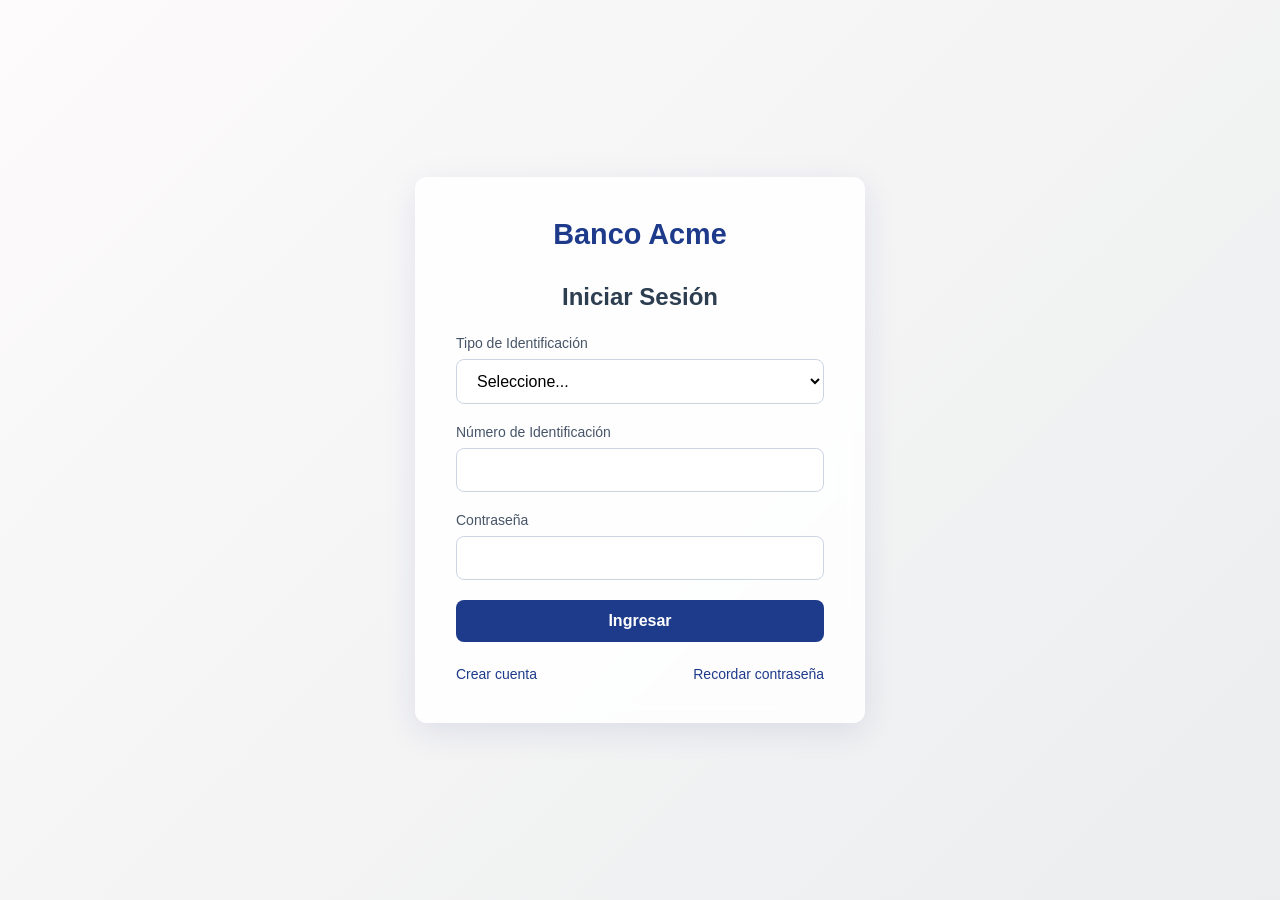
==== index.html @ ca5c556c "Subida del proyecto Banco Acme con interfaces responsivas" ====
<!DOCTYPE html>
<html lang="es">
<head>
    <meta charset="UTF-8">
    <meta name="viewport" content="width=device-width, initial-scale=1.0">
    <title>Banco Acme - Iniciar Sesión</title>
    <link rel="stylesheet" href="css/styles.css">
</head>
<body>
    <div class="container auth-container">
        <div class="auth-card glass-panel">
            <div class="logo">
                <h2>Banco Acme</h2>
            </div>
            <h1>Iniciar Sesión</h1>
            <form id="loginForm">
                <div class="form-group">
                    <label for="docType">Tipo de Identificación</label>
                    <select id="docType" required>
                        <option value="">Seleccione...</option>
                        <option value="CC">Cédula de Ciudadanía</option>
                        <option value="CE">Cédula de Extranjería</option>
                        <option value="NIT">NIT</option>
                    </select>
                </div>
                <div class="form-group">
                    <label for="docNumber">Número de Identificación</label>
                    <input type="text" id="docNumber" required>
                </div>
                <div class="form-group">
                    <label for="password">Contraseña</label>
                    <input type="password" id="password" required>
                </div>
                <button type="submit" class="btn btn-primary btn-block">Ingresar</button>
            </form>
            <div class="auth-links">
                <a href="register.html">Crear cuenta</a>
                <a href="forgot.html">Recordar contraseña</a>
            </div>
        </div>
    </div>
    <div id="toastContainer"></div>
    <script type="module" src="js/auth.js"></script>
</body>
</html>
---- css/styles.css ----
:root {
    --bg-color: #f4f6f9;
    --text-color: #2c3e50;
    --primary-color: #1e3a8a; /* Deep blue */
    --primary-hover: #1e40af;
    --secondary-color: #94a3b8;
    --success-color: #10b981;
    --danger-color: #ef4444;
    --glass-bg: rgba(255, 255, 255, 0.85);
    --glass-border: rgba(255, 255, 255, 0.2);
    --glass-shadow: 0 8px 32px 0 rgba(31, 38, 135, 0.1);
    --font-family: 'Inter', sans-serif;
    --border-radius: 12px;
}

* {
    margin: 0;
    padding: 0;
    box-sizing: border-box;
    font-family: var(--font-family);
}

body {
    background-color: var(--bg-color);
    background-image: linear-gradient(135deg, #fdfbfb 0%, #ebedee 100%);
    color: var(--text-color);
    min-height: 100vh;
}

a {
    color: var(--primary-color);
    text-decoration: none;
    transition: color 0.3s ease;
}

a:hover {
    color: var(--primary-hover);
}

/* Auth Pages */
.auth-container, .register-container {
    display: flex;
    justify-content: center;
    align-items: center;
    min-height: 100vh;
    padding: 2rem;
}

.auth-card {
    width: 100%;
    max-width: 450px;
    padding: 2.5rem;
    animation: fadeIn 0.5s ease-out;
}

.register-container .auth-card {
    max-width: 700px;
}

@keyframes fadeIn {
    from { opacity: 0; transform: translateY(20px); }
    to { opacity: 1; transform: translateY(0); }
}

.glass-panel {
    background: var(--glass-bg);
    backdrop-filter: blur(10px);
    -webkit-backdrop-filter: blur(10px);
    border: 1px solid var(--glass-border);
    border-radius: var(--border-radius);
    box-shadow: var(--glass-shadow);
}

.glass-panel.dark {
    background: linear-gradient(135deg, #1e3a8a, #0f172a);
    color: white;
}

.logo {
    text-align: center;
    margin-bottom: 2rem;
}

.logo h2 {
    color: var(--primary-color);
    font-size: 1.8rem;
    font-weight: 700;
}

.glass-panel.dark .logo h2 {
    color: white;
}

h1 {
    font-size: 1.5rem;
    margin-bottom: 1.5rem;
    text-align: center;
}

h2, h3 { margin-bottom: 1rem; }

.subtitle {
    text-align: center;
    color: #64748b;
    margin-bottom: 1.5rem;
    font-size: 0.9rem;
}

/* Forms */
.form-group {
    margin-bottom: 1.25rem;
}

.form-grid {
    display: grid;
    grid-template-columns: 1fr 1fr;
    gap: 1rem;
}

.full-width {
    grid-column: 1 / -1;
}

@media (max-width: 600px) {
    .form-grid { grid-template-columns: 1fr; }
}

label {
    display: block;
    font-size: 0.875rem;
    font-weight: 500;
    margin-bottom: 0.5rem;
    color: #475569;
}

input, select {
    width: 100%;
    padding: 0.75rem 1rem;
    border: 1px solid #cbd5e1;
    border-radius: 8px;
    font-size: 1rem;
    transition: all 0.3s ease;
    background: rgba(255, 255, 255, 0.9);
}

input:focus, select:focus {
    outline: none;
    border-color: var(--primary-color);
    box-shadow: 0 0 0 3px rgba(30, 58, 138, 0.1);
}

.btn {
    display: inline-block;
    padding: 0.75rem 1.5rem;
    font-size: 1rem;
    font-weight: 600;
    text-align: center;
    border: none;
    border-radius: 8px;
    cursor: pointer;
    transition: all 0.3s ease;
}

.btn-primary {
    background-color: var(--primary-color);
    color: white;
}

.btn-primary:hover {
    background-color: var(--primary-hover);
    transform: translateY(-1px);
}

.btn-secondary {
    background-color: #f1f5f9;
    color: #475569;
}

.btn-secondary:hover {
    background-color: #e2e8f0;
}

.btn-outline {
    background: transparent;
    border: 1px solid var(--primary-color);
    color: var(--primary-color);
}
.btn-outline:hover {
    background: var(--primary-color);
    color: white;
}
.btn-outline.text-danger {
    border-color: var(--danger-color);
    color: var(--danger-color);
}
.btn-outline.text-danger:hover {
    background: var(--danger-color);
    color: white;
}

.btn-block { width: 100%; }

.form-actions {
    margin-top: 1.5rem;
}

.space-between {
    display: flex;
    justify-content: space-between;
    align-items: center;
}

.auth-links {
    margin-top: 1.5rem;
    display: flex;
    justify-content: space-between;
    font-size: 0.875rem;
}

.hidden { display: none !important; }

/* Dashboard layout */
.dashboard-body {
    display: flex;
    height: 100vh;
    overflow: hidden;
}

.sidebar {
    width: 250px;
    height: 100%;
    padding: 2rem 1.5rem;
    display: flex;
    flex-direction: column;
    border-right: 1px solid var(--glass-border);
    border-radius: 0;
    z-index: 10;
}

.nav-links {
    list-style: none;
    margin-top: 2rem;
    flex: 1;
}

.nav-links li { margin-bottom: 0.5rem; }

.nav-links a {
    display: block;
    padding: 0.75rem 1rem;
    border-radius: 8px;
    color: #475569;
    font-weight: 500;
}

.nav-links a:hover, .nav-links a.active {
    background-color: rgba(30, 58, 138, 0.1);
    color: var(--primary-color);
}

.sidebar-footer {
    margin-top: auto;
}

.main-content {
    flex: 1;
    display: flex;
    flex-direction: column;
    overflow: hidden;
}

.topbar {
    height: 70px;
    display: flex;
    justify-content: space-between;
    align-items: center;
    padding: 0 2rem;
    border-bottom: 1px solid var(--glass-border);
    border-radius: 0;
}

.user-info {
    display: flex;
    align-items: center;
    gap: 1rem;
    font-weight: 500;
}

.avatar {
    width: 40px;
    height: 40px;
    border-radius: 50%;
    background-color: var(--primary-color);
    color: white;
    display: flex;
    justify-content: center;
    align-items: center;
    font-weight: bold;
}

.content-area {
    flex: 1;
    padding: 2rem;
    overflow-y: auto;
}

/* Sections */
.view-section {
    display: none;
    animation: fadeIn 0.3s ease-out;
}

.view-section.active {
    display: block;
}

/* Cards */
.cards-grid {
    display: grid;
    grid-template-columns: repeat(auto-fill, minmax(350px, 1fr));
    gap: 1.5rem;
}

.premium-card {
    padding: 2rem;
    border-radius: var(--border-radius);
}

.premium-card h3 {
    font-weight: 400;
    color: #e2e8f0;
    font-size: 1rem;
}

.balance {
    font-size: 2.5rem;
    font-weight: 700;
    margin: 1rem 0;
}

.account-details {
    display: flex;
    justify-content: space-between;
    margin-top: 2rem;
    font-size: 0.875rem;
}

.account-details .label {
    display: block;
    color: #94a3b8;
    margin-bottom: 0.25rem;
}

/* Tables */
.table-responsive {
    overflow-x: auto;
}

.table {
    width: 100%;
    border-collapse: collapse;
}

.table th, .table td {
    padding: 1rem;
    text-align: left;
    border-bottom: 1px solid #e2e8f0;
}

.table th {
    font-weight: 600;
    color: #475569;
}

.type-badge {
    padding: 0.25rem 0.5rem;
    border-radius: 4px;
    font-size: 0.75rem;
    font-weight: 600;
}

.type-consignacion { background: #dcfce7; color: #166534; }
.type-retiro { background: #fee2e2; color: #991b1b; }

.val-positive { color: #10b981; font-weight: 600; }
.val-negative { color: #ef4444; font-weight: 600; }

/* Utilities */
.p-4 { padding: 1.5rem; }
.my-4 { margin-top: 1.5rem; margin-bottom: 1.5rem; }
.mt-2 { margin-top: 0.5rem; }
.mt-4 { margin-top: 1.5rem; }
.mt-5 { margin-top: 3rem; }
.mb-2 { margin-bottom: 0.5rem; }
.mb-4 { margin-bottom: 1.5rem; }
.text-center { text-align: center; }
.text-primary { color: var(--primary-color) !important; }
.flex-between { display: flex; justify-content: space-between; align-items: center; }
.max-w-md { max-width: 28rem; }
.max-w-lg { max-width: 42rem; }
.mx-auto { margin-left: auto; margin-right: auto; }
.w-100 { width: 100%; }

.user-summary-box {
    background: #f8fafc;
    border: 1px solid #e2e8f0;
    padding: 1.25rem;
    border-radius: 8px;
}

/* Certificate */
.certificate-box {
    border: 2px solid #cbd5e1;
    padding: 3rem;
    background: white;
}

.cert-header { text-align: center; border-bottom: 2px solid #e2e8f0; padding-bottom: 1.5rem; }
.cert-logo { color: var(--primary-color); font-size: 2rem; font-weight: bold; }
.cert-body p { margin-bottom: 0.5rem; line-height: 1.6; }

/* Toast Notifications */
#toastContainer {
    position: fixed;
    top: 20px;
    right: 20px;
    z-index: 9999;
    display: flex;
    flex-direction: column;
    gap: 10px;
}

.toast {
    background: white;
    color: #333;
    padding: 1rem 1.5rem;
    border-radius: 8px;
    box-shadow: 0 4px 12px rgba(0,0,0,0.15);
    border-left: 4px solid var(--primary-color);
    animation: slideIn 0.3s ease forwards;
    min-width: 250px;
    font-weight: 500;
}

.toast.error { border-left-color: var(--danger-color); }
.toast.success { border-left-color: var(--success-color); }

@keyframes slideIn {
    from { transform: translateX(100%); opacity: 0; }
    to { transform: translateX(0); opacity: 1; }
}

@keyframes slideOut {
    from { transform: translateX(0); opacity: 1; }
    to { transform: translateX(100%); opacity: 0; }
}

/* Modal */
.modal {
    display: none;
    position: fixed;
    z-index: 1000;
    left: 0;
    top: 0;
    width: 100%;
    height: 100%;
    background-color: rgba(0,0,0,0.5);
    align-items: center;
    justify-content: center;
    animation: fadeIn 0.3s ease;
}

.modal.active { display: flex; }

.modal-content {
    background: white;
    padding: 2rem;
    border-radius: 12px;
    width: 90%;
    max-width: 400px;
    position: relative;
}

.close-modal {
    position: absolute;
    top: 1rem;
    right: 1.5rem;
    font-size: 1.5rem;
    cursor: pointer;
    color: #64748b;
}

/* Print Styles */
@media print {
    body * {
        visibility: hidden;
    }
    .printable, .printable * {
        visibility: visible;
    }
    .printable {
        position: absolute;
        left: 0;
        top: 0;
        width: 100%;
        box-shadow: none !important;
        border: none !important;
    }
    .hide-on-print {
        display: none !important;
    }
    .sidebar { display: none; }
    .topbar { display: none; }
    .dashboard-body { display: block; overflow: visible; height: auto; }
}

@media (max-width: 768px) {
    .dashboard-body { flex-direction: column; height: auto; min-height: 100vh; overflow: visible; }
    .sidebar { width: 100%; height: auto; padding: 1rem; border-right: none; border-bottom: 1px solid var(--glass-border); align-items: center; }
    .nav-links { display: flex; flex-wrap: wrap; justify-content: center; margin-top: 1rem; gap: 0.5rem; width: 100%; }
    .nav-links li { margin-bottom: 0; flex: 1 1 45%; min-width: 120px; }
    .nav-links a { text-align: center; font-size: 0.9rem; padding: 0.6rem; }
    .sidebar-footer { margin-top: 1rem; width: 100%; max-width: 300px; margin-left: auto; margin-right: auto; }
    .main-content { overflow: visible; flex: 1; }
    .topbar { flex-direction: column; height: auto; padding: 1rem; gap: 1rem; text-align: center; }
    .user-info { justify-content: center; width: 100%; }
    .content-area { padding: 1rem; }
    .cards-grid { grid-template-columns: 1fr; }
    .account-details { flex-direction: column; gap: 1rem; align-items: flex-start; }
    .flex-between { flex-direction: column; gap: 1rem; align-items: center; text-align: center; }
    .certificate-box { padding: 1.5rem; }
    .cert-logo { font-size: 1.5rem; }
    .balance { font-size: 2rem; }
}
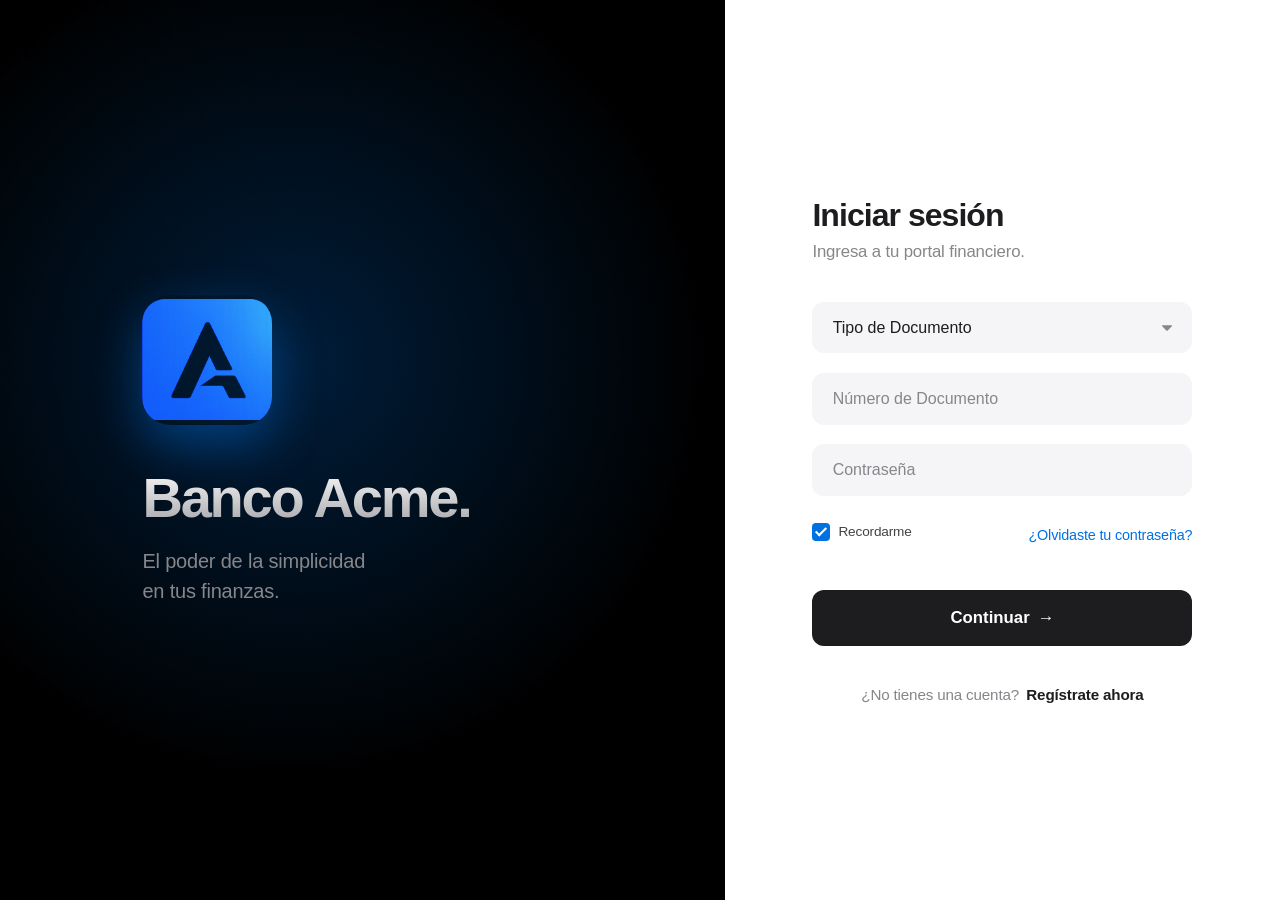
==== commit 9b8968dd: "Refine visual identity and integrate logo across all pages" ====
--- a/index.html
+++ b/index.html
@@ -5,37 +5,49 @@
     <meta name="viewport" content="width=device-width, initial-scale=1.0">
     <title>Banco Acme - Iniciar Sesión</title>
     <link rel="stylesheet" href="css/styles.css">
+    <link href="https://fonts.googleapis.com/css2?family=Inter:wght@300;400;500;600;700&display=swap" rel="stylesheet">
 </head>
-<body>
-    <div class="container auth-container">
-        <div class="auth-card glass-panel">
-            <div class="logo">
-                <h2>Banco Acme</h2>
+<body class="split-layout">
+    <div class="split-left">
+        <div class="brand">
+            <img src="img/ChatGPT Image 10 abr 2026, 08_13_43 a.m..png" alt="Banco Acme Logo" class="logo-img">
+            <h1>Banco Acme.</h1>
+            <p>El poder de la simplicidad<br>en tus finanzas.</p>
+        </div>
+    </div>
+    <div class="split-right">
+        <div class="auth-wrapper">
+            <div class="auth-header">
+                <h2>Iniciar sesión</h2>
+                <p class="text-muted">Ingresa a tu portal financiero.</p>
             </div>
-            <h1>Iniciar Sesión</h1>
-            <form id="loginForm">
-                <div class="form-group">
-                    <label for="docType">Tipo de Identificación</label>
+            <form id="loginForm" class="minimal-form">
+                <div class="input-modern">
                     <select id="docType" required>
-                        <option value="">Seleccione...</option>
+                        <option value="" disabled selected>Tipo de Documento</option>
                         <option value="CC">Cédula de Ciudadanía</option>
                         <option value="CE">Cédula de Extranjería</option>
-                        <option value="NIT">NIT</option>
+                        <option value="NIT">Identidad Tributaria</option>
                     </select>
                 </div>
-                <div class="form-group">
-                    <label for="docNumber">Número de Identificación</label>
-                    <input type="text" id="docNumber" required>
+                <div class="input-modern">
+                    <input type="text" id="docNumber" placeholder="Número de Documento" required>
                 </div>
-                <div class="form-group">
-                    <label for="password">Contraseña</label>
-                    <input type="password" id="password" required>
+                <div class="input-modern">
+                    <input type="password" id="password" placeholder="Contraseña" required>
                 </div>
-                <button type="submit" class="btn btn-primary btn-block">Ingresar</button>
+                <div class="form-options">
+                    <label class="checkbox-container">
+                        <input type="checkbox" checked="checked">
+                        <span class="checkmark"></span>
+                        Recordarme
+                    </label>
+                    <a href="forgot.html" class="forgot-link">¿Olvidaste tu contraseña?</a>
+                </div>
+                <button type="submit" class="btn-premium">Continuar <span class="arrow">→</span></button>
             </form>
-            <div class="auth-links">
-                <a href="register.html">Crear cuenta</a>
-                <a href="forgot.html">Recordar contraseña</a>
+            <div class="auth-footer-modern">
+                <p>¿No tienes una cuenta? <a href="register.html">Regístrate ahora</a></p>
             </div>
         </div>
     </div>
--- a/css/styles.css
+++ b/css/styles.css
@@ -1,16 +1,19 @@
 :root {
-    --bg-color: #f4f6f9;
-    --text-color: #2c3e50;
-    --primary-color: #1e3a8a; /* Deep blue */
-    --primary-hover: #1e40af;
-    --secondary-color: #94a3b8;
-    --success-color: #10b981;
-    --danger-color: #ef4444;
-    --glass-bg: rgba(255, 255, 255, 0.85);
-    --glass-border: rgba(255, 255, 255, 0.2);
-    --glass-shadow: 0 8px 32px 0 rgba(31, 38, 135, 0.1);
-    --font-family: 'Inter', sans-serif;
-    --border-radius: 12px;
+    --bg-color: #f5f5f7;
+    --card-bg: #ffffff;
+    --text-color: #1d1d1f;
+    --text-muted: #86868b;
+    --primary-color: #0071e3; /* Azul Apple */
+    --primary-hover: #0077ed;
+    --secondary-color: #e8e8ed;
+    --secondary-hover: #d2d2d7;
+    --success-color: #34c759;
+    --danger-color: #ff3b30;
+    --border-color: #d2d2d7;
+    --font-family: -apple-system, BlinkMacSystemFont, "SF Pro Text", "Segoe UI", Roboto, Helvetica, Arial, sans-serif;
+    --border-radius: 18px; /* Bordes suaves estilo Apple */
+    --input-radius: 12px;
+    --shadow-subtle: 0 4px 24px rgba(0, 0, 0, 0.04);
 }
 
 * {
@@ -22,22 +25,37 @@
 
 body {
     background-color: var(--bg-color);
-    background-image: linear-gradient(135deg, #fdfbfb 0%, #ebedee 100%);
     color: var(--text-color);
     min-height: 100vh;
+    font-weight: 400;
+    -webkit-font-smoothing: antialiased; /* Suavizar fuentes */
+    letter-spacing: -0.01em;
 }
 
 a {
     color: var(--primary-color);
     text-decoration: none;
-    transition: color 0.3s ease;
+    transition: opacity 0.2s ease;
 }
 
 a:hover {
-    color: var(--primary-hover);
-}
-
-/* Auth Pages */
+    opacity: 0.8;
+}
+
+/* Clases genéricas (Mantenidas por compatibilidad html) */
+.glass-panel {
+    background: var(--card-bg);
+    border: none;
+    border-radius: var(--border-radius);
+    box-shadow: var(--shadow-subtle);
+}
+
+.glass-panel.dark {
+    background: #1d1d1f; /* Tarjeta principal oscura estilo Apple Pay */
+    color: #f5f5f7;
+}
+
+/* Páginas de Login, Registro y Recuperación */
 .auth-container, .register-container {
     display: flex;
     justify-content: center;
@@ -48,65 +66,56 @@
 
 .auth-card {
     width: 100%;
-    max-width: 450px;
-    padding: 2.5rem;
-    animation: fadeIn 0.5s ease-out;
+    max-width: 420px;
+    padding: 3rem;
+    background: #fff;
+    border-radius: 20px;
+    box-shadow: 0 10px 40px rgba(0, 0, 0, 0.06);
+    animation: fadeIn 0.4s ease-out;
 }
 
 .register-container .auth-card {
-    max-width: 700px;
+    max-width: 550px;
 }
 
 @keyframes fadeIn {
-    from { opacity: 0; transform: translateY(20px); }
-    to { opacity: 1; transform: translateY(0); }
-}
-
-.glass-panel {
-    background: var(--glass-bg);
-    backdrop-filter: blur(10px);
-    -webkit-backdrop-filter: blur(10px);
-    border: 1px solid var(--glass-border);
-    border-radius: var(--border-radius);
-    box-shadow: var(--glass-shadow);
-}
-
-.glass-panel.dark {
-    background: linear-gradient(135deg, #1e3a8a, #0f172a);
-    color: white;
+    from { opacity: 0; transform: translateY(15px) scale(0.98); }
+    to { opacity: 1; transform: translateY(0) scale(1); }
 }
 
 .logo {
     text-align: center;
-    margin-bottom: 2rem;
+    margin-bottom: 2.5rem;
 }
 
 .logo h2 {
-    color: var(--primary-color);
+    color: var(--text-color);
     font-size: 1.8rem;
     font-weight: 700;
-}
-
-.glass-panel.dark .logo h2 {
-    color: white;
+    letter-spacing: -0.03em;
 }
 
 h1 {
-    font-size: 1.5rem;
-    margin-bottom: 1.5rem;
+    font-size: 1.6rem;
+    font-weight: 600;
+    margin-bottom: 1.8rem;
     text-align: center;
-}
-
-h2, h3 { margin-bottom: 1rem; }
+    letter-spacing: -0.02em;
+}
+
+h2, h3 { 
+    margin-bottom: 1rem; 
+    font-weight: 600;
+}
 
 .subtitle {
     text-align: center;
-    color: #64748b;
+    color: var(--text-muted);
     margin-bottom: 1.5rem;
-    font-size: 0.9rem;
-}
-
-/* Forms */
+    font-size: 0.95rem;
+}
+
+/* Inputs y Formulario */
 .form-group {
     margin-bottom: 1.25rem;
 }
@@ -114,7 +123,7 @@
 .form-grid {
     display: grid;
     grid-template-columns: 1fr 1fr;
-    gap: 1rem;
+    gap: 1.25rem;
 }
 
 .full-width {
@@ -127,38 +136,40 @@
 
 label {
     display: block;
-    font-size: 0.875rem;
+    font-size: 0.85rem;
     font-weight: 500;
-    margin-bottom: 0.5rem;
-    color: #475569;
+    margin-bottom: 0.4rem;
+    color: #424245;
 }
 
 input, select {
     width: 100%;
-    padding: 0.75rem 1rem;
-    border: 1px solid #cbd5e1;
-    border-radius: 8px;
+    padding: 0.85rem 1rem;
+    border: 1px solid var(--border-color);
+    border-radius: var(--input-radius);
     font-size: 1rem;
-    transition: all 0.3s ease;
-    background: rgba(255, 255, 255, 0.9);
+    transition: all 0.2s ease;
+    background: #ffffff;
+    color: var(--text-color);
 }
 
 input:focus, select:focus {
     outline: none;
     border-color: var(--primary-color);
-    box-shadow: 0 0 0 3px rgba(30, 58, 138, 0.1);
-}
-
+    box-shadow: 0 0 0 4px rgba(0, 113, 227, 0.15); /* Halillo sutil azulito */
+}
+
+/* Botones al estilo Apple */
 .btn {
     display: inline-block;
-    padding: 0.75rem 1.5rem;
+    padding: 0.85rem 1.5rem;
     font-size: 1rem;
-    font-weight: 600;
+    font-weight: 500;
     text-align: center;
     border: none;
-    border-radius: 8px;
+    border-radius: 980px; /* Bordes totalmente redondeados estilo píldora */
     cursor: pointer;
-    transition: all 0.3s ease;
+    transition: all 0.2s ease;
 }
 
 .btn-primary {
@@ -168,16 +179,15 @@
 
 .btn-primary:hover {
     background-color: var(--primary-hover);
-    transform: translateY(-1px);
 }
 
 .btn-secondary {
-    background-color: #f1f5f9;
-    color: #475569;
+    background-color: var(--secondary-color);
+    color: var(--text-color);
 }
 
 .btn-secondary:hover {
-    background-color: #e2e8f0;
+    background-color: var(--secondary-hover);
 }
 
 .btn-outline {
@@ -186,22 +196,22 @@
     color: var(--primary-color);
 }
 .btn-outline:hover {
-    background: var(--primary-color);
-    color: white;
-}
+    background: rgba(0, 113, 227, 0.05); /* Efecto de toque sin fondo azul sólido */
+}
+
 .btn-outline.text-danger {
     border-color: var(--danger-color);
     color: var(--danger-color);
 }
 .btn-outline.text-danger:hover {
-    background: var(--danger-color);
-    color: white;
+    background: rgba(255, 59, 48, 0.05);
+    color: var(--danger-color);
 }
 
 .btn-block { width: 100%; }
 
 .form-actions {
-    margin-top: 1.5rem;
+    margin-top: 2rem;
 }
 
 .space-between {
@@ -214,27 +224,33 @@
     margin-top: 1.5rem;
     display: flex;
     justify-content: space-between;
-    font-size: 0.875rem;
+    font-size: 0.9rem;
 }
 
 .hidden { display: none !important; }
 
-/* Dashboard layout */
+/* Dashboard - Layout minimalista */
 .dashboard-body {
     display: flex;
     height: 100vh;
     overflow: hidden;
+    background-color: #ffffff; /* Dashboard completamente blanco por defecto o gris suave */
 }
 
 .sidebar {
-    width: 250px;
+    width: 260px;
     height: 100%;
-    padding: 2rem 1.5rem;
+    padding: 2rem 1rem;
+    background: #f5f5f7; /* Gris sutil MacOS sidebar */
     display: flex;
     flex-direction: column;
-    border-right: 1px solid var(--glass-border);
+    border-right: 1px solid var(--border-color);
     border-radius: 0;
     z-index: 10;
+}
+
+.sidebar .logo h2 {
+    font-size: 1.4rem;
 }
 
 .nav-links {
@@ -243,23 +259,30 @@
     flex: 1;
 }
 
-.nav-links li { margin-bottom: 0.5rem; }
+.nav-links li { margin-bottom: 0.2rem; }
 
 .nav-links a {
     display: block;
-    padding: 0.75rem 1rem;
+    padding: 0.6rem 1rem;
     border-radius: 8px;
-    color: #475569;
+    color: #424245;
     font-weight: 500;
-}
-
-.nav-links a:hover, .nav-links a.active {
-    background-color: rgba(30, 58, 138, 0.1);
-    color: var(--primary-color);
+    font-size: 0.95rem;
+}
+
+.nav-links a:hover {
+    background-color: rgba(0, 0, 0, 0.04);
+}
+
+.nav-links a.active {
+    background-color: var(--secondary-color);
+    color: var(--text-color);
+    font-weight: 600;
 }
 
 .sidebar-footer {
     margin-top: auto;
+    padding-top: 1rem;
 }
 
 .main-content {
@@ -267,6 +290,7 @@
     display: flex;
     flex-direction: column;
     overflow: hidden;
+    background: #ffffff;
 }
 
 .topbar {
@@ -274,9 +298,20 @@
     display: flex;
     justify-content: space-between;
     align-items: center;
-    padding: 0 2rem;
-    border-bottom: 1px solid var(--glass-border);
+    padding: 0 3rem;
+    background: rgba(255, 255, 255, 0.85);
+    backdrop-filter: blur(20px);
+    -webkit-backdrop-filter: blur(20px);
+    border-bottom: 1px solid var(--border-color);
+    box-shadow: none;
     border-radius: 0;
+    z-index: 5;
+}
+
+.topbar h1 {
+    font-size: 1.3rem;
+    margin-bottom: 0;
+    color: var(--text-color);
 }
 
 .user-info {
@@ -284,24 +319,26 @@
     align-items: center;
     gap: 1rem;
     font-weight: 500;
+    font-size: 0.9rem;
 }
 
 .avatar {
-    width: 40px;
-    height: 40px;
+    width: 36px;
+    height: 36px;
     border-radius: 50%;
-    background-color: var(--primary-color);
+    background: linear-gradient(135deg, #a2a2a7, #86868b);
     color: white;
     display: flex;
     justify-content: center;
     align-items: center;
-    font-weight: bold;
+    font-weight: 500;
 }
 
 .content-area {
     flex: 1;
-    padding: 2rem;
+    padding: 3rem;
     overflow-y: auto;
+    background: #f5f5f7; /* Contenido interior gris sutil para que destaquen las áreas blancas */
 }
 
 /* Sections */
@@ -309,52 +346,66 @@
     display: none;
     animation: fadeIn 0.3s ease-out;
 }
-
-.view-section.active {
-    display: block;
-}
-
-/* Cards */
+.view-section.active { display: block; }
+
+/* Dashboard Cards (Tarjetas Apple) */
 .cards-grid {
     display: grid;
-    grid-template-columns: repeat(auto-fill, minmax(350px, 1fr));
+    grid-template-columns: repeat(auto-fill, minmax(360px, 1fr));
     gap: 1.5rem;
 }
 
 .premium-card {
-    padding: 2rem;
-    border-radius: var(--border-radius);
+    padding: 2.5rem;
+    border-radius: 24px;
+}
+
+.glass-panel.dark {
+    background: transparent;
+    background-image: radial-gradient(100% 100% at 0% 0%, #303032 0%, #1d1d1f 100%);
+    box-shadow: 0 15px 35px rgba(0,0,0,0.15);
 }
 
 .premium-card h3 {
-    font-weight: 400;
-    color: #e2e8f0;
+    font-weight: 500;
+    color: #a1a1a6; /* Gris texto Apple oscuro */
     font-size: 1rem;
+    letter-spacing: 0;
 }
 
 .balance {
-    font-size: 2.5rem;
-    font-weight: 700;
+    font-size: 3rem;
+    font-weight: 600;
     margin: 1rem 0;
+    letter-spacing: -0.04em;
+    color: #fff;
 }
 
 .account-details {
     display: flex;
     justify-content: space-between;
-    margin-top: 2rem;
-    font-size: 0.875rem;
+    margin-top: 2.5rem;
+    font-size: 0.85rem;
 }
 
 .account-details .label {
     display: block;
-    color: #94a3b8;
-    margin-bottom: 0.25rem;
-}
+    color: #a1a1a6;
+    margin-bottom: 0.3rem;
+    text-transform: uppercase;
+    font-size: 0.75rem;
+    letter-spacing: 0.05em;
+    font-weight: 600;
+}
+
+.account-details .value { font-weight: 500; }
+
+/* Utilities Re-stylized */
+.p-4 { padding: 2rem; background: #fff; border-radius: 20px; box-shadow: var(--shadow-subtle); }
+.user-summary-box { background: #f5f5f7; border: none; padding: 1.25rem; border-radius: 12px; }
 
 /* Tables */
-.table-responsive {
-    overflow-x: auto;
-}
+.table-responsive { overflow-x: auto; }
 
 .table {
     width: 100%;
@@ -362,68 +413,52 @@
 }
 
 .table th, .table td {
-    padding: 1rem;
+    padding: 1.2rem 1rem;
     text-align: left;
-    border-bottom: 1px solid #e2e8f0;
+    border-bottom: 1px solid var(--border-color);
+    font-size: 0.95rem;
 }
 
 .table th {
     font-weight: 600;
-    color: #475569;
+    color: var(--text-muted);
+    border-bottom: 2px solid var(--border-color);
 }
 
 .type-badge {
-    padding: 0.25rem 0.5rem;
-    border-radius: 4px;
+    padding: 0.4rem 0.8rem;
+    border-radius: 980px;
     font-size: 0.75rem;
     font-weight: 600;
-}
-
-.type-consignacion { background: #dcfce7; color: #166534; }
-.type-retiro { background: #fee2e2; color: #991b1b; }
-
-.val-positive { color: #10b981; font-weight: 600; }
-.val-negative { color: #ef4444; font-weight: 600; }
-
-/* Utilities */
-.p-4 { padding: 1.5rem; }
-.my-4 { margin-top: 1.5rem; margin-bottom: 1.5rem; }
-.mt-2 { margin-top: 0.5rem; }
-.mt-4 { margin-top: 1.5rem; }
-.mt-5 { margin-top: 3rem; }
-.mb-2 { margin-bottom: 0.5rem; }
-.mb-4 { margin-bottom: 1.5rem; }
-.text-center { text-align: center; }
-.text-primary { color: var(--primary-color) !important; }
-.flex-between { display: flex; justify-content: space-between; align-items: center; }
-.max-w-md { max-width: 28rem; }
-.max-w-lg { max-width: 42rem; }
-.mx-auto { margin-left: auto; margin-right: auto; }
-.w-100 { width: 100%; }
-
-.user-summary-box {
-    background: #f8fafc;
-    border: 1px solid #e2e8f0;
-    padding: 1.25rem;
-    border-radius: 8px;
-}
-
-/* Certificate */
+    letter-spacing: 0.02em;
+}
+
+.type-consignacion { background: rgba(52, 199, 89, 0.1); color: #248a3d; }
+.type-retiro { background: rgba(255, 59, 48, 0.1); color: #c42b22; }
+
+.val-positive { color: #34c759; font-weight: 500; }
+.val-negative { color: var(--text-color); font-weight: 500; }
+
+/* Certificados y Textos */
 .certificate-box {
-    border: 2px solid #cbd5e1;
-    padding: 3rem;
+    border: none;
+    border-radius: 20px;
+    box-shadow: 0 4px 30px rgba(0,0,0,0.06);
+    padding: 4rem;
     background: white;
 }
 
-.cert-header { text-align: center; border-bottom: 2px solid #e2e8f0; padding-bottom: 1.5rem; }
-.cert-logo { color: var(--primary-color); font-size: 2rem; font-weight: bold; }
-.cert-body p { margin-bottom: 0.5rem; line-height: 1.6; }
-
-/* Toast Notifications */
+.cert-header { text-align: center; border-bottom: 1px solid var(--border-color); padding-bottom: 1.5rem; }
+.cert-logo { color: var(--text-color); font-size: 2rem; font-weight: 700; letter-spacing: -0.03em; }
+.cert-body p { margin-bottom: 0.8rem; line-height: 1.6; color: #424245; }
+.cert-body h3 { font-weight: 600; font-size: 1.2rem; margin-bottom: 2rem; }
+
+/* Toast Notifications - Más limpios */
 #toastContainer {
     position: fixed;
     top: 20px;
-    right: 20px;
+    left: 50%;
+    transform: translateX(-50%);
     z-index: 9999;
     display: flex;
     flex-direction: column;
@@ -431,31 +466,35 @@
 }
 
 .toast {
-    background: white;
-    color: #333;
-    padding: 1rem 1.5rem;
-    border-radius: 8px;
-    box-shadow: 0 4px 12px rgba(0,0,0,0.15);
-    border-left: 4px solid var(--primary-color);
-    animation: slideIn 0.3s ease forwards;
-    min-width: 250px;
+    background: rgba(29, 29, 31, 0.85);
+    backdrop-filter: blur(20px);
+    -webkit-backdrop-filter: blur(20px);
+    color: #f5f5f7;
+    padding: 0.8rem 1.5rem;
+    border-radius: 980px;
+    box-shadow: 0 10px 30px rgba(0,0,0,0.15);
+    border-left: none; /* Quitamos borde de color */
+    animation: slideDown 0.4s cubic-bezier(0.16, 1, 0.3, 1) forwards;
+    min-width: max-content;
+    font-size: 0.9rem;
     font-weight: 500;
-}
-
-.toast.error { border-left-color: var(--danger-color); }
-.toast.success { border-left-color: var(--success-color); }
-
-@keyframes slideIn {
-    from { transform: translateX(100%); opacity: 0; }
-    to { transform: translateX(0); opacity: 1; }
+    text-align: center;
+}
+
+.toast.error { background: rgba(255, 59, 48, 0.9); }
+.toast.success { background: rgba(52, 199, 89, 0.9); }
+
+@keyframes slideDown {
+    from { transform: translateY(-100%); opacity: 0; }
+    to { transform: translateY(0); opacity: 1; }
 }
 
 @keyframes slideOut {
-    from { transform: translateX(0); opacity: 1; }
-    to { transform: translateX(100%); opacity: 0; }
-}
-
-/* Modal */
+    from { transform: translateY(0); opacity: 1; }
+    to { transform: translateY(-100%); opacity: 0; }
+}
+
+/* Modal UI Apple */
 .modal {
     display: none;
     position: fixed;
@@ -464,7 +503,9 @@
     top: 0;
     width: 100%;
     height: 100%;
-    background-color: rgba(0,0,0,0.5);
+    background-color: rgba(0,0,0,0.4);
+    backdrop-filter: blur(5px);
+    -webkit-backdrop-filter: blur(5px);
     align-items: center;
     justify-content: center;
     animation: fadeIn 0.3s ease;
@@ -473,62 +514,1284 @@
 .modal.active { display: flex; }
 
 .modal-content {
-    background: white;
-    padding: 2rem;
-    border-radius: 12px;
+    background: #f5f5f7;
+    padding: 0;
+    border-radius: 20px;
     width: 90%;
     max-width: 400px;
     position: relative;
+    box-shadow: 0 20px 60px rgba(0,0,0,0.2);
+    overflow: hidden;
 }
 
 .close-modal {
     position: absolute;
     top: 1rem;
     right: 1.5rem;
-    font-size: 1.5rem;
+    font-size: 2rem;
+    font-weight: 300;
     cursor: pointer;
-    color: #64748b;
-}
-
-/* Print Styles */
+    color: #86868b;
+    line-height: 1;
+    z-index: 100;
+}
+
+#printVoucherArea {
+    background: #fff;
+    margin: 1rem;
+    border-radius: 14px;
+    padding: 2rem !important;
+}
+
+/* Modificadores extra nativos Apple */
+.text-center { text-align: center; }
+.text-primary { color: var(--primary-color) !important; }
+.flex-between { display: flex; justify-content: space-between; align-items: center; }
+.max-w-md { max-width: 28rem; }
+.max-w-lg { max-width: 42rem; }
+.mx-auto { margin-left: auto; margin-right: auto; }
+.w-100 { width: 100%; }
+
+/* Resoluciones de responsividad */
 @media print {
-    body * {
-        visibility: hidden;
-    }
-    .printable, .printable * {
-        visibility: visible;
-    }
-    .printable {
-        position: absolute;
-        left: 0;
-        top: 0;
-        width: 100%;
-        box-shadow: none !important;
-        border: none !important;
-    }
-    .hide-on-print {
-        display: none !important;
-    }
+    body * { visibility: hidden; }
+    .printable, .printable * { visibility: visible; }
+    .printable { position: absolute; left: 0; top: 0; width: 100%; box-shadow: none !important; border: none !important; }
+    .hide-on-print { display: none !important; }
     .sidebar { display: none; }
     .topbar { display: none; }
-    .dashboard-body { display: block; overflow: visible; height: auto; }
+    .dashboard-body { display: block; overflow: visible; height: auto; background: white; }
+    .content-area { padding: 0; background: white; }
+    .glass-panel { border-radius: 0; background: white; }
 }
 
 @media (max-width: 768px) {
-    .dashboard-body { flex-direction: column; height: auto; min-height: 100vh; overflow: visible; }
-    .sidebar { width: 100%; height: auto; padding: 1rem; border-right: none; border-bottom: 1px solid var(--glass-border); align-items: center; }
-    .nav-links { display: flex; flex-wrap: wrap; justify-content: center; margin-top: 1rem; gap: 0.5rem; width: 100%; }
+    .dashboard-body { flex-direction: column; overflow: visible; height: auto; min-height: 100vh; }
+    
+    .sidebar { width: 100%; height: auto; padding: 1.5rem 1rem; border-right: none; border-bottom: 1px solid var(--border-color); align-items: center; }
+    .nav-links { display: flex; flex-wrap: wrap; justify-content: center; margin-top: 1.5rem; gap: 0.5rem; width: 100%; }
     .nav-links li { margin-bottom: 0; flex: 1 1 45%; min-width: 120px; }
-    .nav-links a { text-align: center; font-size: 0.9rem; padding: 0.6rem; }
-    .sidebar-footer { margin-top: 1rem; width: 100%; max-width: 300px; margin-left: auto; margin-right: auto; }
+    .nav-links a { text-align: center; padding: 0.8rem; background: #fff; border: 1px solid var(--border-color); }
+    .nav-links a.active { background: var(--text-color); color: #fff; border-color: var(--text-color); }
+    .sidebar-footer { margin-top: 1.5rem; width: 100%; max-width: 300px; }
+    
     .main-content { overflow: visible; flex: 1; }
-    .topbar { flex-direction: column; height: auto; padding: 1rem; gap: 1rem; text-align: center; }
+    .topbar { flex-direction: column; height: auto; padding: 1.5rem; gap: 1rem; text-align: center; border-radius: 0; justify-content: center;}
     .user-info { justify-content: center; width: 100%; }
+    
     .content-area { padding: 1rem; }
     .cards-grid { grid-template-columns: 1fr; }
     .account-details { flex-direction: column; gap: 1rem; align-items: flex-start; }
-    .flex-between { flex-direction: column; gap: 1rem; align-items: center; text-align: center; }
+    .flex-between { flex-direction: column; gap: 1.5rem; align-items: center; text-align: center; }
     .certificate-box { padding: 1.5rem; }
-    .cert-logo { font-size: 1.5rem; }
-    .balance { font-size: 2rem; }
-}
+    .balance { font-size: 2.2rem; }
+}
+
+/* =========================================
+   DISEÑO PREMIUM MINIMALISTA Y SPLIT LAYOUT 
+   ========================================= */
+
+.split-layout {
+    display: flex;
+    min-height: 100vh;
+    background-color: #ffffff;
+    margin: 0;
+}
+
+.split-left {
+    flex: 1.3;
+    background: #000000;
+    color: white;
+    display: flex;
+    flex-direction: column;
+    justify-content: center;
+    align-items: center;
+    padding: 4rem;
+    position: relative;
+    overflow: hidden;
+}
+
+.split-left::before {
+    content: '';
+    position: absolute;
+    width: 900px;
+    height: 900px;
+    background: radial-gradient(circle, rgba(0, 113, 227, 0.25) 0%, rgba(0,0,0,0) 65%);
+    border-radius: 50%;
+    top: 40%;
+    left: 40%;
+    transform: translate(-50%, -50%);
+    animation: pulse 12s infinite alternate ease-in-out;
+}
+
+.split-left::after {
+    content: '';
+    position: absolute;
+    width: 100%;
+    height: 100%;
+    background: url('data:image/svg+xml;utf8,<svg viewBox="0 0 200 200" xmlns="http://www.w3.org/2000/svg"><filter id="noise"><feTurbulence type="fractalNoise" baseFrequency="0.8" numOctaves="3" stitchTiles="stitch"/></filter><rect width="100%" height="100%" filter="url(%23noise)"/></svg>');
+    opacity: 0.05;
+    mix-blend-mode: overlay;
+    pointer-events: none;
+}
+
+@keyframes pulse {
+    0% { transform: translate(-50%, -50%) scale(1); opacity: 0.5; }
+    100% { transform: translate(-50%, -50%) scale(1.1); opacity: 1; filter: hue-rotate(20deg); }
+}
+
+.split-left .brand {
+    position: relative;
+    z-index: 1;
+    text-align: left;
+    max-width: 440px;
+    width: 100%;
+}
+
+/* El div logo-icon se mantiene por retrocompatibilidad */
+.logo-icon {
+    width: 60px;
+    height: 60px;
+    background: linear-gradient(135deg, #0071e3, #46a2f8);
+    border-radius: 14px;
+    margin-bottom: 2rem;
+    box-shadow: 0 10px 30px rgba(0,113,227,0.3);
+}
+
+/* Logo real del Banco (imagen) en el panel izquierdo */
+.logo-img {
+    width: 130px;
+    height: 130px;
+    object-fit: contain;
+    border-radius: 28px;
+    margin-bottom: 2.5rem;
+    box-shadow: 0 20px 50px rgba(0, 113, 227, 0.45);
+    display: block;
+}
+
+/* Logo en la barra de navegación del dashboard */
+.nav-logo-img {
+    width: 28px;
+    height: 28px;
+    object-fit: contain;
+    border-radius: 7px;
+    vertical-align: middle;
+    margin-right: 6px;
+}
+
+.split-left .brand h1 {
+    font-size: 3.5rem;
+    font-weight: 700;
+    letter-spacing: -0.04em;
+    margin-bottom: 1rem;
+    background: linear-gradient(180deg, #fff 0%, #a1a1a6 100%);
+    -webkit-background-clip: text;
+    -webkit-text-fill-color: transparent;
+    text-align: left;
+}
+
+.split-left .brand p {
+    font-size: 1.25rem;
+    color: #86868b;
+    font-weight: 400;
+    letter-spacing: -0.01em;
+    line-height: 1.5;
+}
+
+.split-right {
+    flex: 1;
+    display: flex;
+    justify-content: center;
+    align-items: center;
+    background-color: #ffffff;
+    padding: 3rem;
+}
+
+.auth-wrapper {
+    width: 100%;
+    max-width: 380px;
+    animation: fadeInRight 0.8s cubic-bezier(0.16, 1, 0.3, 1);
+}
+
+@keyframes fadeInRight {
+    from { opacity: 0; transform: translateX(40px); }
+    to { opacity: 1; transform: translateX(0); }
+}
+
+.auth-header {
+    margin-bottom: 2.5rem;
+}
+
+.auth-header h2 {
+    font-size: 2rem;
+    font-weight: 700;
+    color: #1d1d1f;
+    margin-bottom: 0.5rem;
+    letter-spacing: -0.03em;
+}
+
+.auth-header .text-muted {
+    font-size: 1.05rem;
+    color: #86868b;
+}
+
+.minimal-form {
+    display: flex;
+    flex-direction: column;
+    gap: 1.2rem;
+}
+
+.input-modern {
+    position: relative;
+    width: 100%;
+}
+
+.input-modern input, .input-modern select {
+    width: 100%;
+    padding: 1rem 1.2rem;
+    background: #f5f5f7;
+    border: 1px solid transparent;
+    border-radius: 12px;
+    font-size: 1rem;
+    color: #1d1d1f;
+    transition: all 0.3s cubic-bezier(0.16, 1, 0.3, 1);
+}
+
+.input-modern input:focus, .input-modern select:focus {
+    background: #ffffff;
+    border-color: #0071e3;
+    box-shadow: 0 0 0 4px rgba(0, 113, 227, 0.15);
+    outline: none;
+}
+
+.input-modern input::placeholder {
+    color: #86868b;
+}
+
+.input-modern select {
+    cursor: pointer;
+    appearance: none;
+    background-image: url("data:image/svg+xml;charset=US-ASCII,%3Csvg%20xmlns%3D%22http%3A%2F%2Fwww.w3.org%2F2000%2Fsvg%22%20width%3D%22292.4%22%20height%3D%22292.4%22%3E%3Cpath%20fill%3D%22%2386868B%22%20d%3D%22M287%2069.4a17.6%2017.6%200%200%200-13-5.4H18.4c-5%200-9.3%201.8-12.9%205.4A17.6%2017.6%200%200%200%200%2082.2c0%205%201.8%209.3%205.4%2012.9l128%20127.9c3.6%203.6%207.8%205.4%2012.8%205.4s9.2-1.8%2012.8-5.4L287%2095c3.5-3.5%205.4-7.8%205.4-12.8%200-5-1.9-9.2-5.5-12.8z%22%2F%3E%3C%2Fsvg%3E");
+    background-repeat: no-repeat, repeat;
+    background-position: right 1.2rem top 50%, 0 0;
+    background-size: 0.65em auto, 100%;
+}
+
+.form-options {
+    display: flex;
+    justify-content: space-between;
+    align-items: center;
+    font-size: 0.9rem;
+    margin-top: 0.5rem;
+    margin-bottom: 0.5rem;
+}
+
+.checkbox-container {
+    display: flex;
+    align-items: center;
+    gap: 0.5rem;
+    color: #424245;
+    cursor: pointer;
+}
+
+.checkbox-container input {
+    position: absolute;
+    opacity: 0;
+    cursor: pointer;
+    height: 0;
+    width: 0;
+}
+
+.checkmark {
+    height: 18px;
+    width: 18px;
+    background-color: #e8e8ed;
+    border-radius: 4px;
+    display: inline-block;
+    position: relative;
+    transition: all 0.2s;
+}
+
+.checkbox-container:hover input ~ .checkmark {
+    background-color: #d2d2d7;
+}
+
+.checkbox-container input:checked ~ .checkmark {
+    background-color: #0071e3;
+}
+
+.checkmark:after {
+    content: "";
+    position: absolute;
+    display: none;
+    left: 6px;
+    top: 2px;
+    width: 4px;
+    height: 9px;
+    border: solid white;
+    border-width: 0 2px 2px 0;
+    transform: rotate(45deg);
+}
+
+.checkbox-container input:checked ~ .checkmark:after {
+    display: block;
+}
+
+.forgot-link {
+    color: #0071e3;
+    font-weight: 500;
+}
+
+.btn-premium {
+    background: #1d1d1f;
+    color: white;
+    padding: 1.1rem;
+    border-radius: 12px;
+    font-size: 1.05rem;
+    font-weight: 600;
+    border: none;
+    cursor: pointer;
+    transition: all 0.3s cubic-bezier(0.16, 1, 0.3, 1);
+    display: flex;
+    justify-content: center;
+    align-items: center;
+    gap: 0.5rem;
+    margin-top: 1rem;
+}
+
+.btn-premium .arrow {
+    transition: transform 0.3s ease;
+}
+
+.btn-premium:hover {
+    background: #000000;
+    transform: translateY(-2px);
+    box-shadow: 0 12px 24px rgba(0,0,0,0.15);
+}
+
+.btn-premium:hover .arrow {
+    transform: translateX(4px);
+}
+
+.auth-footer-modern {
+    text-align: center;
+    margin-top: 2.5rem;
+    font-size: 0.95rem;
+    color: #86868b;
+}
+
+.auth-footer-modern a {
+    color: #1d1d1f;
+    font-weight: 600;
+    margin-left: 0.2rem;
+}
+
+@media (max-width: 900px) {
+    .split-layout {
+        flex-direction: column;
+    }
+    .split-left {
+        flex: none;
+        padding: 3rem 2rem;
+        min-height: 40vh;
+    }
+    .split-left .brand h1 { font-size: 2.5rem; }
+    .split-right {
+        padding: 2rem;
+        min-height: 60vh;
+        align-items: flex-start;
+        padding-top: 3rem;
+    }
+}
+
+/* =========================================
+   DASHBOARD PREMIUM (APP-BODY)
+   ========================================= */
+
+.app-body {
+    display: flex;
+    height: 100vh;
+    overflow: hidden;
+    background-color: #000000;
+    color: white;
+    margin: 0;
+    font-family: -apple-system, BlinkMacSystemFont, "SF Pro Text", "Segoe UI", Roboto, Helvetica, Arial, sans-serif;
+    position: relative;
+}
+.app-body::before {
+    content: '';
+    position: absolute;
+    width: 900px; height: 900px;
+    background: radial-gradient(circle, rgba(0, 113, 227, 0.2) 0%, rgba(0,0,0,0) 65%);
+    border-radius: 50%; top: 50%; left: 50%; transform: translate(-50%, -50%);
+    animation: pulse 12s infinite alternate ease-in-out;
+    pointer-events: none; z-index: 0;
+}
+.app-body::after {
+    content: ''; position: absolute; width: 100%; height: 100%;
+    background: url('data:image/svg+xml;utf8,<svg viewBox="0 0 200 200" xmlns="http://www.w3.org/2000/svg"><filter id="n"><feTurbulence type="fractalNoise" baseFrequency="0.8" numOctaves="3" stitchTiles="stitch"/></filter><rect width="100%" height="100%" filter="url(%23n)"/></svg>');
+    opacity: 0.05; mix-blend-mode: overlay; pointer-events: none; z-index: 0;
+}
+
+.apple-nav {
+    width: 260px;
+    background: rgba(20, 20, 22, 0.5);
+    backdrop-filter: blur(30px);
+    -webkit-backdrop-filter: blur(30px);
+    border-right: 1px solid rgba(255, 255, 255, 0.05);
+    display: flex;
+    flex-direction: column;
+    padding: 2rem 1rem;
+    z-index: 10;
+}
+
+.nav-container {
+    display: flex;
+    flex-direction: column;
+    height: 100%;
+    position: relative;
+    z-index: 2;
+}
+
+.nav-logo {
+    font-size: 1.5rem;
+    font-weight: 700;
+    margin-bottom: 2rem;
+    padding: 0 1rem;
+    color: #ffffff;
+}
+
+.mobile-menu-btn {
+    display: none;
+    background: none;
+    border: none;
+    font-size: 2rem;
+    cursor: pointer;
+}
+
+.nav-links {
+    list-style: none;
+    flex: 1;
+    margin: 0;
+    padding: 0;
+}
+
+.nav-links a {
+    display: block;
+    padding: 0.8rem 1rem;
+    border-radius: 10px;
+    color: #86868b;
+    text-decoration: none;
+    font-weight: 500;
+    margin-bottom: 0.2rem;
+    transition: all 0.2s ease;
+}
+
+.nav-links a:hover {
+    background: rgba(255,255,255,0.05);
+    color: white;
+}
+
+.nav-links a.active {
+    background: rgba(255,255,255,0.1);
+    color: #fff;
+}
+
+.nav-user {
+    display: flex;
+    align-items: center;
+    padding: 1rem;
+    border-top: 1px solid rgba(255,255,255,0.05);
+    margin-top: auto;
+    flex-wrap: wrap;
+    gap: 0.5rem;
+}
+
+.avatar-mini {
+    width: 36px;
+    height: 36px;
+    background: linear-gradient(135deg, #0071e3, #46a2f8);
+    color: white;
+    border-radius: 50%;
+    display: flex;
+    align-items: center;
+    justify-content: center;
+    font-weight: 600;
+    font-size: 0.9rem;
+}
+
+.user-name {
+    font-weight: 600;
+    font-size: 0.9rem;
+    flex: 1;
+    overflow: hidden;
+    text-overflow: ellipsis;
+    white-space: nowrap;
+}
+
+.btn-logout {
+    background: none;
+    border: none;
+    color: #ff3b30;
+    cursor: pointer;
+    font-weight: 500;
+    font-size: 0.85rem;
+}
+.btn-logout:hover {
+    text-decoration: underline;
+}
+
+.app-main {
+    flex: 1;
+    display: flex;
+    flex-direction: column;
+    overflow-y: auto;
+    padding: 3rem 4rem;
+    position: relative;
+    z-index: 1;
+}
+
+.page-header {
+    margin-bottom: 2.5rem;
+}
+
+.hero-title {
+    font-size: 2.5rem;
+    font-weight: 700;
+    color: #ffffff;
+    letter-spacing: -0.03em;
+}
+
+.content-wrapper {
+    max-width: 1000px;
+}
+
+.view-section {
+    display: none;
+    animation: fadeIn 0.4s ease-out;
+}
+.view-section.active {
+    display: block;
+}
+
+/* === BALANCE CARD — diseño minimalista estilo Apple Pay === */
+.balance-showcase {
+    display: flex;
+    flex-direction: column;
+    align-items: stretch;
+    padding: 0;
+    margin-bottom: 2rem;
+}
+
+.balance-ring {
+    background: linear-gradient(135deg, #1a1a1e 0%, #0d0d10 100%);
+    border-radius: 24px;
+    padding: 2.5rem 2.5rem 2rem;
+    display: flex;
+    flex-direction: column;
+    justify-content: space-between;
+    min-height: 180px;
+    position: relative;
+    overflow: hidden;
+    border: 1px solid rgba(255,255,255,0.06);
+    box-shadow: 0 20px 60px rgba(0,0,0,0.35);
+    animation: fadeIn 0.5s ease-out;
+}
+
+/* Acento de color sutil en la esquina superior derecha */
+.balance-ring::after {
+    content: '';
+    position: absolute;
+    top: -60px; right: -60px;
+    width: 200px; height: 200px;
+    background: radial-gradient(circle, rgba(0,113,227,0.18) 0%, transparent 70%);
+    border-radius: 50%;
+    pointer-events: none;
+}
+
+.balance-label {
+    color: rgba(255,255,255,0.45);
+    font-size: 0.8rem;
+    text-transform: uppercase;
+    letter-spacing: 0.12em;
+    margin-bottom: 0.6rem;
+    font-weight: 500;
+}
+
+.balance-amount {
+    font-size: 3.2rem;
+    font-weight: 700;
+    color: #ffffff;
+    letter-spacing: -0.04em;
+    margin: 0;
+    line-height: 1;
+}
+
+.balance-meta {
+    display: flex;
+    align-items: center;
+    gap: 0;
+    margin-top: 2rem;
+    padding-top: 1.5rem;
+    border-top: 1px solid rgba(255,255,255,0.06);
+}
+
+.meta-item {
+    display: flex;
+    flex-direction: column;
+    align-items: flex-start;
+    flex: 1;
+}
+
+.meta-label {
+    color: rgba(255,255,255,0.35);
+    font-size: 0.72rem;
+    text-transform: uppercase;
+    letter-spacing: 0.1em;
+    margin-bottom: 0.35rem;
+    font-weight: 600;
+}
+
+.meta-item strong {
+    color: rgba(255,255,255,0.85);
+    font-size: 1rem;
+    font-weight: 500;
+    letter-spacing: 0;
+}
+
+.meta-divider {
+    width: 1px;
+    height: 30px;
+    background: rgba(255,255,255,0.08);
+    margin: 0 2rem;
+    flex-shrink: 0;
+}
+
+.panel {
+    background: rgba(30, 30, 32, 0.4);
+    backdrop-filter: blur(20px);
+    -webkit-backdrop-filter: blur(20px);
+    border: 1px solid rgba(255, 255, 255, 0.05);
+    border-radius: 20px;
+    padding: 2rem;
+    box-shadow: 0 10px 40px rgba(0,0,0,0.3);
+    margin-bottom: 2rem;
+}
+
+.panel-header {
+    display: flex;
+    justify-content: space-between;
+    align-items: center;
+    margin-bottom: 1.5rem;
+}
+
+.panel-header h3 {
+    font-weight: 600;
+    margin: 0;
+}
+
+.center-panel {
+    max-width: 500px;
+    margin: 0 auto;
+}
+
+.apple-table {
+    width: 100%;
+    border-collapse: collapse;
+}
+
+.apple-table th {
+    text-align: left;
+    padding: 1rem;
+    color: #86868b;
+    font-weight: 500;
+    font-size: 0.85rem;
+    border-bottom: 1px solid rgba(255,255,255,0.05);
+}
+
+.apple-table td {
+    padding: 1.2rem 1rem;
+    border-bottom: 1px solid rgba(255,255,255,0.03);
+    font-size: 0.95rem;
+    color: #ffffff;
+}
+
+.apple-table tr:last-child td {
+    border-bottom: none;
+}
+
+.text-right {
+    text-align: right !important;
+}
+
+.large-input input {
+    font-size: 2.5rem !important;
+    font-weight: 600;
+    background: transparent !important;
+    border: none !important;
+    border-bottom: 2px solid rgba(255,255,255,0.1) !important;
+    border-radius: 0 !important;
+    padding: 0.5rem 0.5rem 0.5rem 2.5rem !important;
+    color: #ffffff !important;
+}
+
+.large-input input:focus {
+    box-shadow: none !important;
+    border-bottom-color: #0071e3 !important;
+}
+
+.large-input span {
+    position: absolute;
+    left: 0;
+    top: 50%;
+    transform: translateY(-50%);
+    font-size: 2.5rem;
+    font-weight: 600;
+    color: #ffffff;
+}
+
+/* Certificado */
+.apple-cert {
+    padding: 3rem;
+    border: 1px solid rgba(255,255,255,0.05);
+    border-radius: 12px;
+}
+.cert-brand {
+    font-weight: 700;
+    font-size: 1.5rem;
+}
+.cert-nit {
+    color: #86868b;
+    font-size: 0.85rem;
+    margin-bottom: 3rem;
+}
+.cert-title {
+    font-weight: 600;
+    margin-bottom: 1rem;
+}
+.cert-content {
+    line-height: 1.8;
+    color: #a1a1a6;
+    margin-bottom: 3rem;
+}
+.cert-grid {
+    display: grid;
+    grid-template-columns: repeat(3, 1fr);
+    gap: 2rem;
+    margin-bottom: 3rem;
+    background: rgba(0,0,0,0.3);
+    padding: 2rem;
+    border-radius: 16px;
+}
+.cg-item label {
+    display: block;
+    color: #86868b;
+    font-size: 0.85rem;
+    margin-bottom: 0.3rem;
+}
+.cg-item span, .cg-item strong {
+    font-size: 1.1rem;
+    font-weight: 500;
+    color: white;
+}
+.cert-footer-text {
+    font-size: 0.8rem;
+    color: #a1a1a6;
+    text-align: center;
+}
+
+/* Modals */
+.apple-modal {
+    display: none;
+    position: fixed;
+    top: 0; left: 0; right: 0; bottom: 0;
+    background: rgba(0,0,0,0.5);
+    backdrop-filter: blur(5px);
+    -webkit-backdrop-filter: blur(5px);
+    z-index: 9999;
+    align-items: center;
+    justify-content: center;
+}
+.apple-modal.active { display: flex; }
+
+.modal-card {
+    background: white;
+    border-radius: 20px;
+    width: 90%;
+    max-width: 450px;
+    padding: 2rem;
+    position: relative;
+    box-shadow: 0 25px 50px rgba(0,0,0,0.25);
+    animation: scaleUp 0.3s cubic-bezier(0.16, 1, 0.3, 1);
+}
+@keyframes scaleUp {
+    from { transform: scale(0.9); opacity: 0; }
+    to { transform: scale(1); opacity: 1; }
+}
+
+.close-modal {
+    position: absolute;
+    top: 1rem; right: 1rem;
+    background: #f5f5f7;
+    border: none;
+    border-radius: 50%;
+    width: 30px; height: 30px;
+    font-size: 1.2rem;
+    cursor: pointer;
+    display: flex; align-items: center; justify-content: center;
+    color: #86868b;
+}
+.close-modal:hover { background: #e8e8ed; color: #1d1d1f; }
+
+.voucher-area {
+    padding: 1rem;
+}
+.voucher-logo {
+    display: inline-block;
+    background: #1d1d1f;
+    color: white;
+    padding: 0.5rem 1rem;
+    border-radius: 8px;
+    font-weight: 700;
+    margin-bottom: 1.5rem;
+}
+.voucher-details p {
+    display: flex;
+    justify-content: space-between;
+    margin-bottom: 0.8rem;
+    font-size: 0.95rem;
+}
+.voucher-details p span:first-child { color: #86868b; }
+.voucher-details p span:last-child { font-weight: 500; }
+
+@media (max-width: 900px) {
+    .app-body { flex-direction: column; overflow: auto; }
+
+    /* Nav principal: fila con wrap para que el menú caiga abajo */
+    .apple-nav {
+        width: 100%;
+        border-right: none;
+        border-bottom: 1px solid #e8e8ed;
+        padding: 0;
+        height: auto;
+        z-index: 100;
+        position: sticky;
+        top: 0;
+        background: rgba(255,255,255,0.95);
+        backdrop-filter: blur(20px);
+        -webkit-backdrop-filter: blur(20px);
+    }
+
+    /* nav-container: flex-wrap para que el menú baje a la siguiente línea */
+    .nav-container {
+        flex-direction: row;
+        flex-wrap: wrap;           /* ← CLAVE: permite que nav-links baje */
+        width: 100%;
+        justify-content: space-between;
+        align-items: center;
+        height: auto;
+        padding: 0.85rem 1rem;
+    }
+
+    .nav-logo { margin-bottom: 0; font-size: 1.05rem; }
+
+    /* Botón hamburguesa visible */
+    .mobile-menu-btn {
+        display: flex;
+        align-items: center;
+        justify-content: center;
+        width: 36px;
+        height: 36px;
+        border-radius: 8px;
+        background: #f5f5f7;
+        border: none;
+        font-size: 1.3rem;
+        cursor: pointer;
+        color: #1d1d1f;
+        transition: background 0.2s;
+    }
+    .mobile-menu-btn:hover { background: #e8e8ed; }
+
+    /* Menú oculto por defecto, al activarse ocupa todo el ancho */
+    .nav-links {
+        display: none;
+        width: 100%;           /* full width */
+        flex-basis: 100%;      /* ocupa toda la fila */
+        flex-direction: column;
+        margin: 0;
+        padding: 0.5rem 0 1rem;
+        border-top: 1px solid #f0f0f0;
+        list-style: none;
+    }
+
+    /* Cuando tiene clase .active se muestra */
+    .nav-links.active {
+        display: flex !important;
+        flex-direction: column;
+    }
+
+    .nav-links li { width: 100%; margin: 0; }
+
+    .nav-links a {
+        display: block;
+        width: 100%;
+        padding: 0.85rem 1.25rem;
+        text-align: left;
+        border-radius: 0;
+        border-bottom: 1px solid #f5f5f7;
+        background: transparent;
+        color: #1d1d1f;
+        font-size: 1rem;
+        font-weight: 500;
+        transition: background 0.15s;
+    }
+    .nav-links a:hover { background: #f5f5f7; }
+    .nav-links a.active {
+        background: #f5f5f7;
+        color: #0071e3;
+        font-weight: 600;
+    }
+
+    /* Usuario: oculto en row, aparece al abrir menú */
+    .nav-user {
+        display: none;
+        width: 100%;
+        justify-content: space-between;
+        align-items: center;
+        padding: 0.85rem 1.25rem;
+        border-top: 1px solid #f0f0f0;
+        background: #f5f5f7;
+    }
+    .nav-links.active ~ .nav-user { display: flex; }
+
+    .app-main { padding: 2rem 1.5rem; }
+    .cert-grid { grid-template-columns: 1fr; gap: 1rem; }
+}
+
+/* ==============================================
+   SISTEMA RESPONSIVE COMPLETO - BANCO ACME
+   Breakpoints:
+   - xs: < 480px  (móvil pequeño)
+   - sm: < 640px  (móvil)
+   - md: < 768px  (tableta vertical)
+   - lg: < 1024px (tableta horizontal / laptop)
+   - xl: > 1280px (escritorio grande)
+   ============================================== */
+
+/* ---- SPLIT LAYOUT (Login, Register, Forgot) ---- */
+
+/* Tableta horizontal y laptop pequeño */
+@media (max-width: 1024px) {
+    .split-left {
+        flex: 1;
+        padding: 3rem 2.5rem;
+    }
+    .split-left .brand h1 {
+        font-size: 2.8rem;
+    }
+    .logo-img {
+        width: 110px;
+        height: 110px;
+    }
+}
+
+/* Tableta vertical */
+@media (max-width: 768px) {
+    /* Split layout apilado verticalmente */
+    .split-layout {
+        flex-direction: column;
+        min-height: 100vh;
+    }
+    .split-left {
+        flex: none;
+        min-height: 280px;
+        padding: 2.5rem 2rem;
+        align-items: flex-start;
+        justify-content: flex-end;
+    }
+    .split-left .brand {
+        max-width: 100%;
+    }
+    .split-left .brand h1 {
+        font-size: 2.4rem;
+        margin-bottom: 0.5rem;
+    }
+    .split-left .brand p {
+        font-size: 1rem;
+    }
+    .logo-img {
+        width: 80px;
+        height: 80px;
+        margin-bottom: 1.5rem;
+        border-radius: 20px;
+    }
+    .split-right {
+        flex: 1;
+        padding: 2.5rem 1.5rem;
+        align-items: flex-start;
+    }
+    .auth-wrapper {
+        max-width: 100%;
+        width: 100%;
+    }
+    /* Formulario de registro en 1 columna */
+    .form-grid {
+        grid-template-columns: 1fr;
+        gap: 1rem;
+    }
+    .full-width { grid-column: 1; }
+}
+
+/* Móvil */
+@media (max-width: 640px) {
+    .split-left {
+        min-height: 220px;
+        padding: 2rem 1.5rem;
+    }
+    .split-left .brand h1 {
+        font-size: 2rem;
+    }
+    .logo-img {
+        width: 68px;
+        height: 68px;
+        border-radius: 16px;
+        margin-bottom: 1.2rem;
+    }
+    .split-right {
+        padding: 2rem 1.25rem;
+    }
+    .auth-header h2 {
+        font-size: 1.6rem;
+    }
+    .auth-header .text-muted {
+        font-size: 0.95rem;
+    }
+    .btn-premium {
+        font-size: 1rem;
+        padding: 0.9rem 1.5rem;
+    }
+}
+
+/* Móvil pequeño */
+@media (max-width: 480px) {
+    .split-left {
+        min-height: 180px;
+        padding: 1.5rem 1rem;
+    }
+    .split-left .brand h1 {
+        font-size: 1.7rem;
+    }
+    .split-left .brand p {
+        font-size: 0.9rem;
+    }
+    .logo-img {
+        width: 58px;
+        height: 58px;
+        border-radius: 14px;
+        margin-bottom: 1rem;
+    }
+    .split-right {
+        padding: 1.5rem 1rem;
+    }
+    .auth-header {
+        margin-bottom: 1.5rem;
+    }
+    .auth-header h2 {
+        font-size: 1.4rem;
+    }
+    .minimal-form { gap: 0.9rem; }
+    .input-modern input,
+    .input-modern select {
+        padding: 0.85rem 1rem;
+        font-size: 0.95rem;
+    }
+    .form-options {
+        flex-direction: column;
+        align-items: flex-start;
+        gap: 0.5rem;
+    }
+}
+
+/* ---- DASHBOARD ---- */
+
+/* Laptop pequeño */
+@media (max-width: 1024px) {
+    .app-main {
+        padding: 1.5rem 1.25rem;
+    }
+    .balance-showcase {
+        flex-direction: column;
+        gap: 1.5rem;
+        align-items: flex-start;
+    }
+    .panel {
+        padding: 1.5rem;
+    }
+    .apple-table th,
+    .apple-table td {
+        padding: 0.85rem 0.75rem;
+        font-size: 0.88rem;
+    }
+}
+
+/* Tableta */
+@media (max-width: 900px) {
+    /* Nav ya tiene reglas, complementamos con */
+    .page-header {
+        padding: 1rem 1.25rem 0;
+    }
+    .hero-title {
+        font-size: 1.6rem;
+    }
+    .balance-ring {
+        width: 200px !important;
+        height: 200px !important;
+    }
+    .balance-amount {
+        font-size: 1.5rem !important;
+    }
+    .balance-meta {
+        flex-direction: column;
+        gap: 0.75rem;
+    }
+    .meta-divider {
+        display: none;
+    }
+    .center-panel {
+        padding: 1.5rem 1rem;
+    }
+    #tasasContainer {
+        flex-direction: column;
+    }
+    /* Modal full-width en tablet */
+    .modal-card {
+        width: 95%;
+        max-width: 480px;
+    }
+}
+
+/* Móvil */
+@media (max-width: 640px) {
+    .nav-container {
+        padding: 0.75rem 1rem;
+    }
+    .nav-logo {
+        font-size: 1rem;
+    }
+    .nav-logo-img {
+        width: 22px;
+        height: 22px;
+    }
+    .nav-user {
+        gap: 0.5rem;
+    }
+    .user-name {
+        display: none; /* Solo avatar en móvil */
+    }
+    .app-main {
+        padding: 1rem;
+    }
+    .hero-title {
+        font-size: 1.4rem;
+        margin-bottom: 1rem;
+    }
+    .panel {
+        padding: 1.25rem;
+        border-radius: 16px;
+    }
+    .panel-header {
+        flex-direction: column;
+        align-items: flex-start;
+        gap: 0.5rem;
+    }
+    .panel-header h3 {
+        font-size: 1rem;
+    }
+    /* Tabla con scroll horizontal en móvil */
+    .table-container {
+        overflow-x: auto;
+        -webkit-overflow-scrolling: touch;
+    }
+    .apple-table {
+        min-width: 520px;
+    }
+    .balance-ring {
+        width: 170px !important;
+        height: 170px !important;
+    }
+    .balance-amount {
+        font-size: 1.25rem !important;
+    }
+    .balance-label {
+        font-size: 0.8rem !important;
+    }
+    /* Certificado */
+    .apple-cert {
+        padding: 1.25rem;
+        border-radius: 12px;
+    }
+    .cert-title {
+        font-size: 0.75rem;
+    }
+    .cert-content {
+        font-size: 0.9rem;
+    }
+    /* Modal fullscreen en móvil */
+    .apple-modal {
+        align-items: flex-end;
+    }
+    .modal-card {
+        width: 100%;
+        max-width: 100%;
+        border-radius: 24px 24px 0 0;
+    }
+    .voucher-details p {
+        flex-direction: column;
+        gap: 0.2rem;
+        border-bottom: 1px solid #f0f0f0;
+        padding-bottom: 0.6rem;
+    }
+}
+
+/* Móvil pequeño */
+@media (max-width: 480px) {
+    .hero-title { font-size: 1.2rem; }
+    .panel { padding: 1rem; }
+    .btn-link { font-size: 0.85rem; }
+    .type-badge { font-size: 0.7rem; padding: 0.3rem 0.6rem; }
+    .apple-table { min-width: 460px; font-size: 0.82rem; }
+    .apple-table th,
+    .apple-table td { padding: 0.7rem 0.6rem; }
+    .btn-premium {
+        padding: 0.85rem 1rem;
+        font-size: 0.95rem;
+    }
+    /* Ocultar columna "Ref ID" para ganar espacio */
+    .apple-table th:nth-child(2),
+    .apple-table td:nth-child(2) {
+        display: none;
+    }
+}
+
+/* ---- TOAST CONTAINER: centrado en móvil ---- */
+@media (max-width: 640px) {
+    #toastContainer {
+        left: 1rem;
+        right: 1rem;
+        transform: none;
+        top: 1rem;
+    }
+    banco-toast {
+        width: 100%;
+    }
+}
+
+/* ---- PANTALLAS MUY GRANDES (1440px+) ---- */
+@media (min-width: 1440px) {
+    .split-left { padding: 5rem; }
+    .split-left .brand h1 { font-size: 4.5rem; }
+    .logo-img { width: 150px; height: 150px; border-radius: 32px; }
+    .auth-wrapper { max-width: 420px; }
+    .app-main { padding: 3rem 4rem; }
+}
+
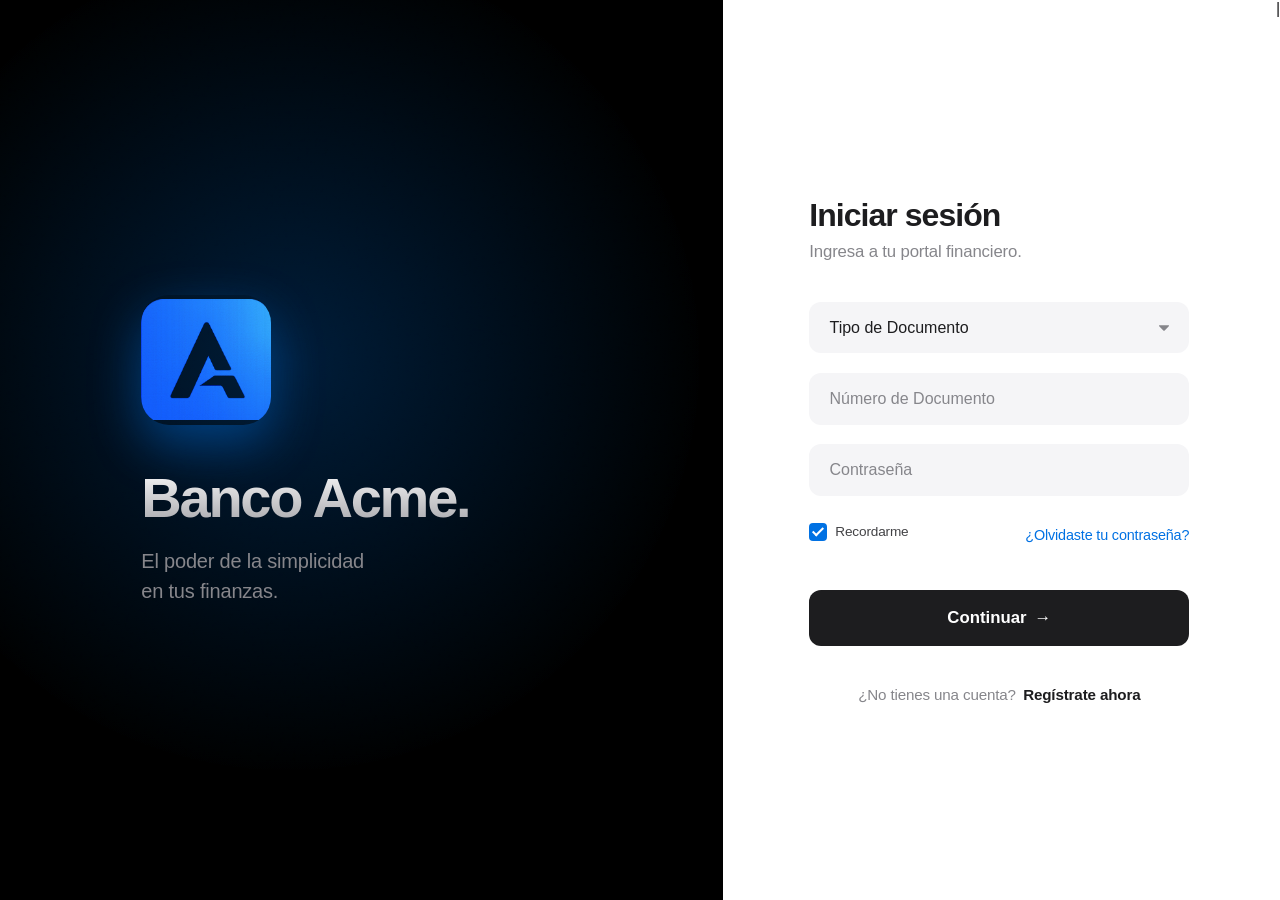
==== commit 0168fcc5: "feat: implementar token dinámico 2FA en transferencias" ====
--- a/index.html
+++ b/index.html
@@ -1,5 +1,6 @@
 <!DOCTYPE html>
 <html lang="es">
+
 <head>
     <meta charset="UTF-8">
     <meta name="viewport" content="width=device-width, initial-scale=1.0">
@@ -7,6 +8,7 @@
     <link rel="stylesheet" href="css/styles.css">
     <link href="https://fonts.googleapis.com/css2?family=Inter:wght@300;400;500;600;700&display=swap" rel="stylesheet">
 </head>
+
 <body class="split-layout">
     <div class="split-left">
         <div class="brand">
@@ -31,7 +33,8 @@
                     </select>
                 </div>
                 <div class="input-modern">
-                    <input type="text" id="docNumber" placeholder="Número de Documento" required>
+                    <input type="text" id="docNumber" placeholder="Número de Documento" required
+                        oninput="this.value = this.value.replace(/[^0-9]/g, '')">
                 </div>
                 <div class="input-modern">
                     <input type="password" id="password" placeholder="Contraseña" required>
@@ -54,4 +57,6 @@
     <div id="toastContainer"></div>
     <script type="module" src="js/auth.js"></script>
 </body>
+
 </html>
+|
--- a/css/styles.css
+++ b/css/styles.css
@@ -777,6 +777,23 @@
     background-size: 0.65em auto, 100%;
 }
 
+.input-hint {
+    display: block;
+    font-size: 0.75rem;
+    color: var(--text-muted);
+    margin-top: 0.4rem;
+    margin-left: 0.2rem;
+    font-weight: 400;
+}
+
+.input-modern input:invalid:not(:placeholder-shown) {
+    border-color: var(--danger-color);
+}
+
+.input-modern input:invalid:not(:placeholder-shown) + .input-hint {
+    color: var(--danger-color);
+}
+
 .form-options {
     display: flex;
     justify-content: space-between;
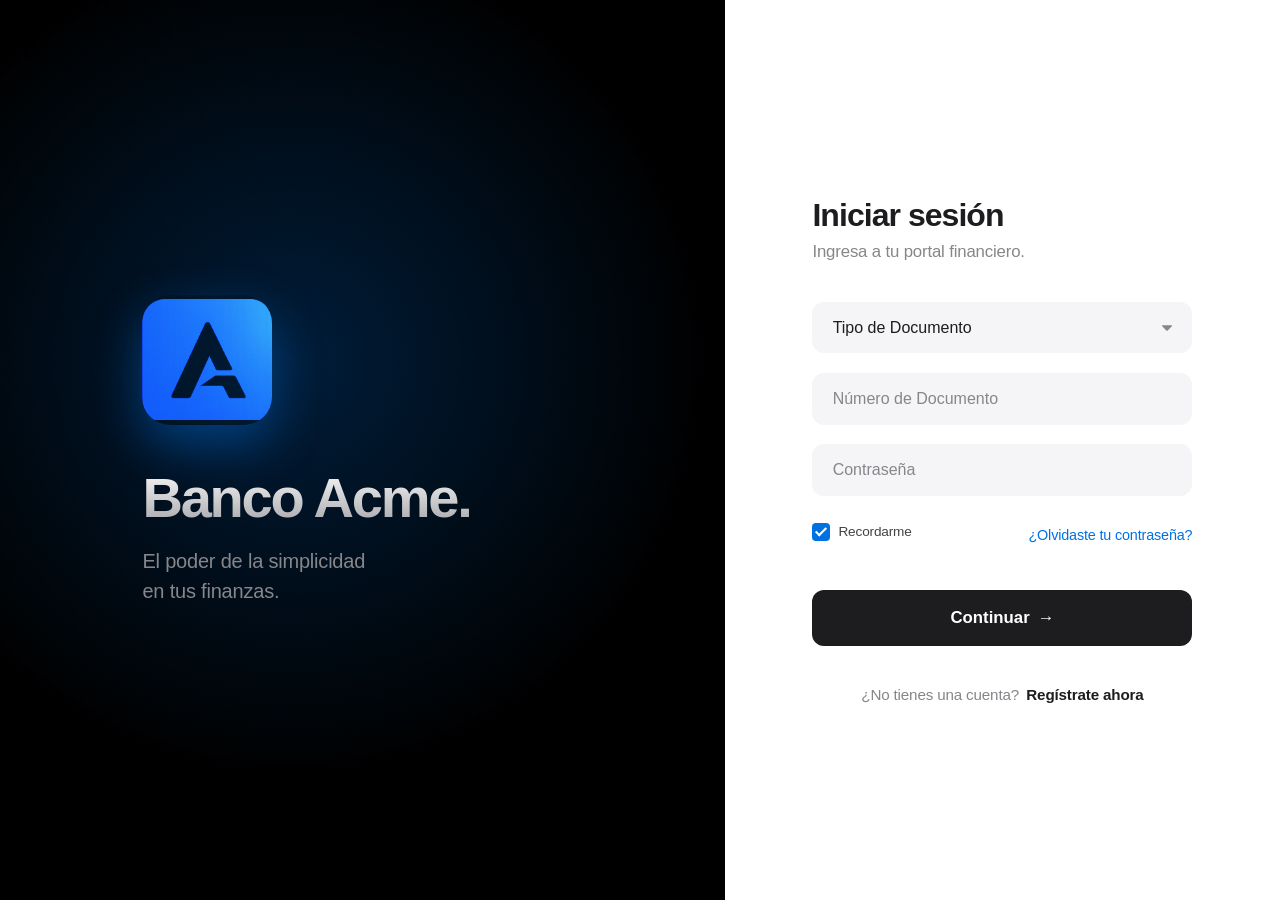
==== commit 631c2316: "style: mejorar legibilidad de clave dinámica en modo oscuro" ====
--- a/index.html
+++ b/index.html
@@ -58,5 +58,4 @@
     <script type="module" src="js/auth.js"></script>
 </body>
 
-</html>
-|+</html>
